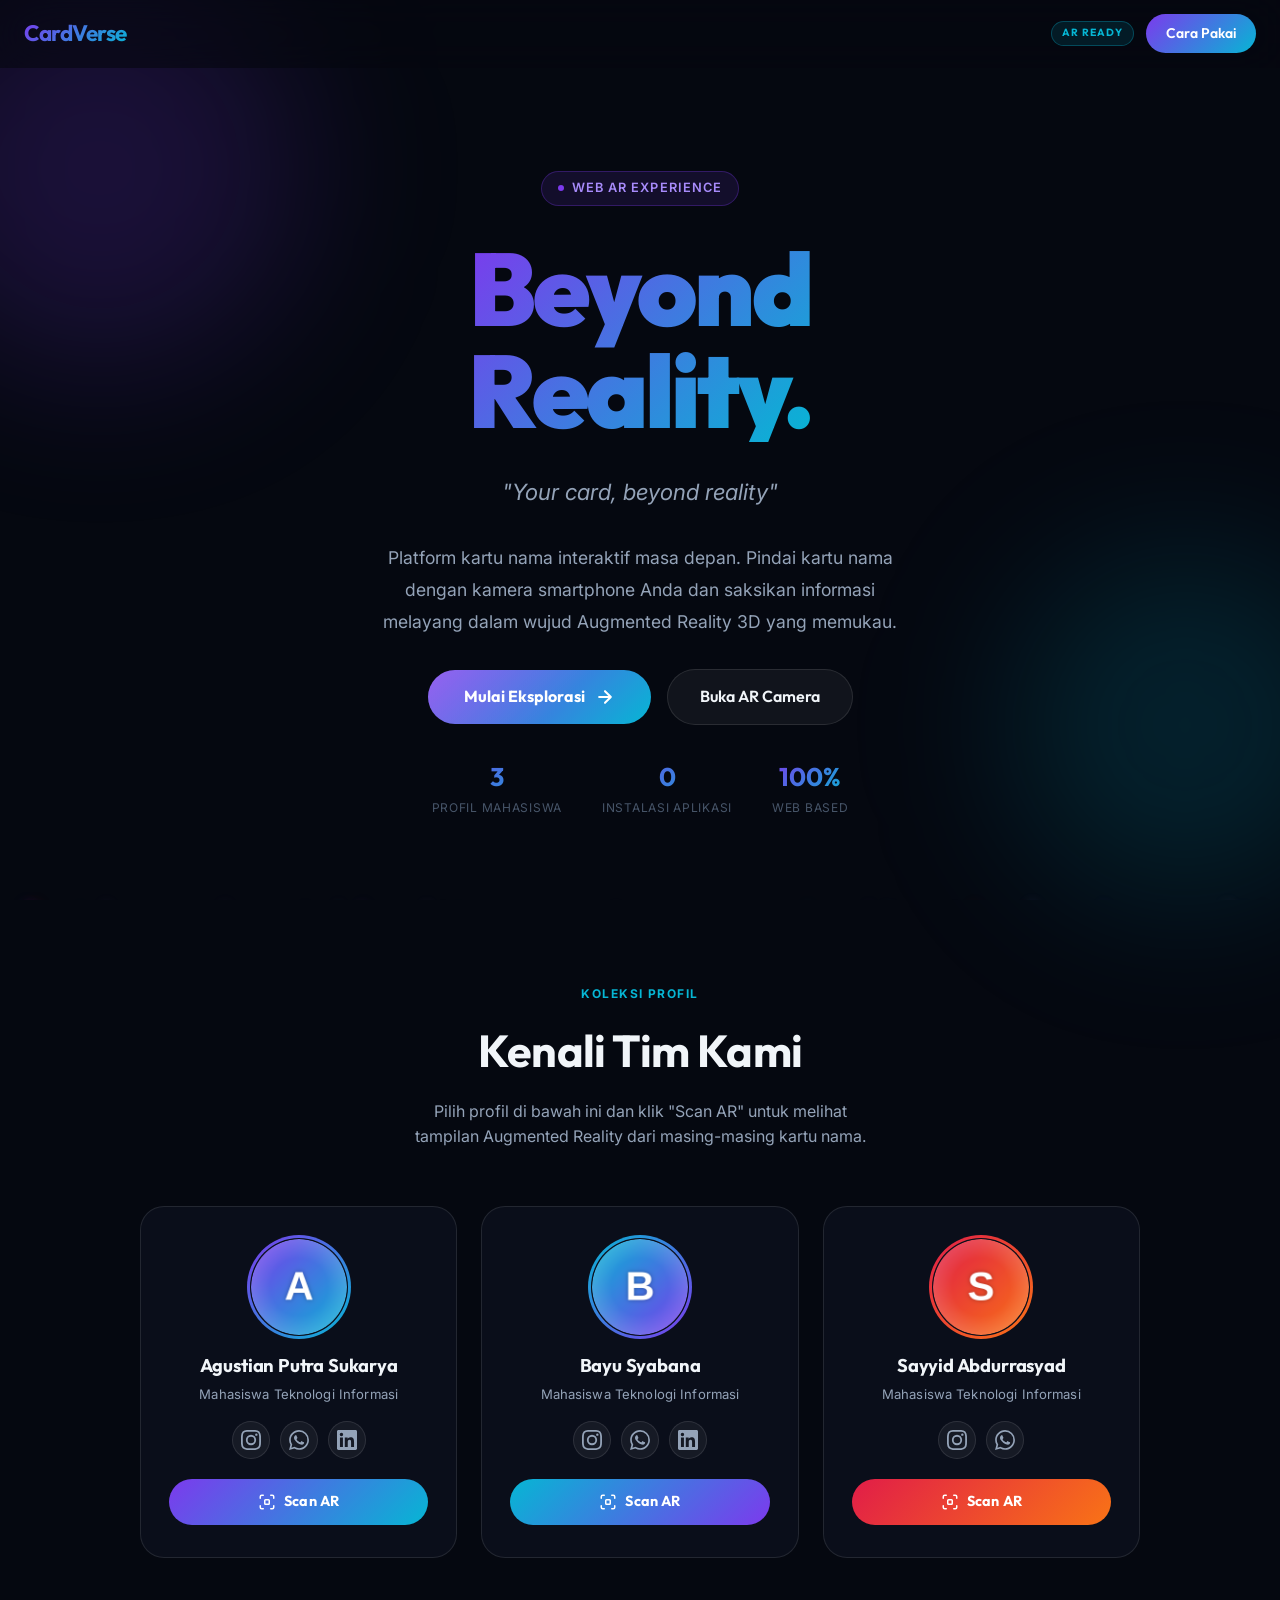
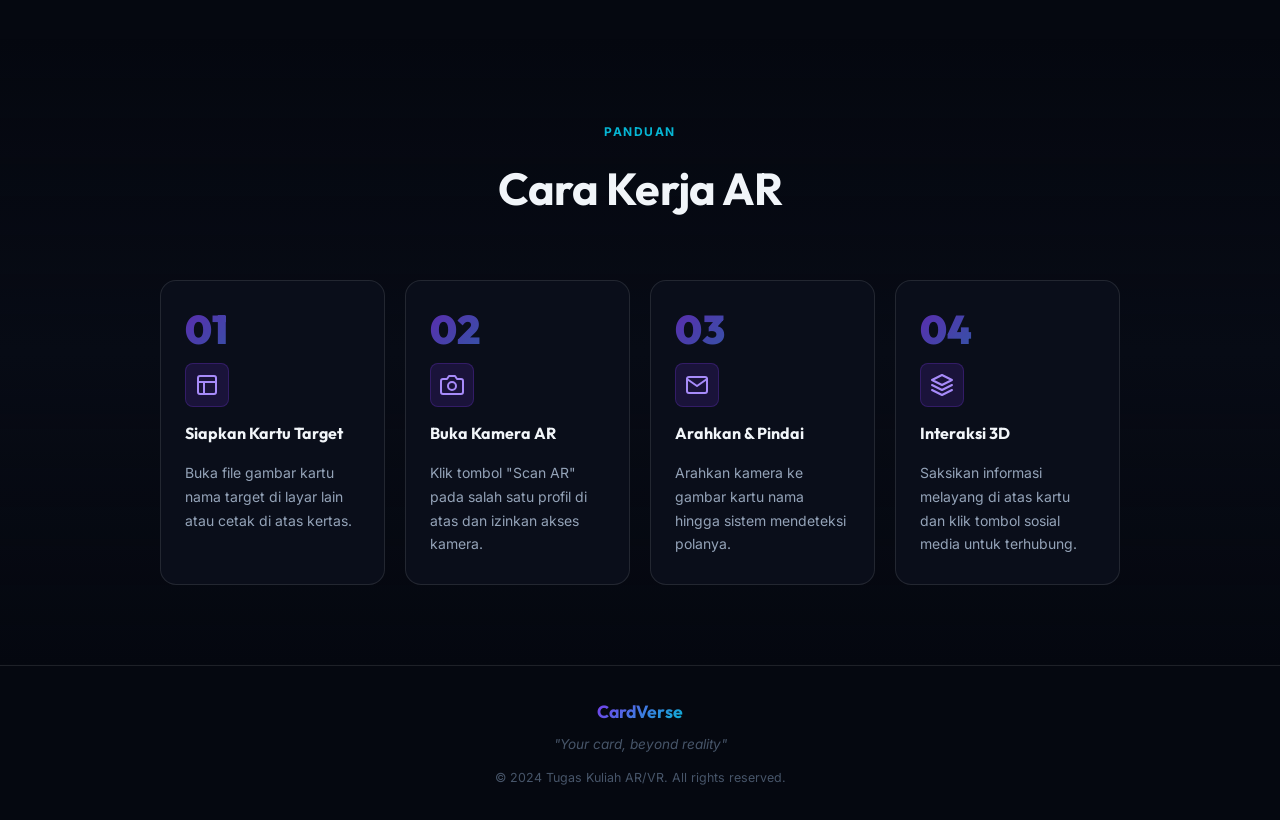
==== index.html @ f6b35aaf "Initial commit: AR Business Card Web App" ====
<!DOCTYPE html>
<html lang="id">
<head>
  <meta charset="UTF-8" />
  <meta name="viewport" content="width=device-width, initial-scale=1.0" />
  <title>CardVerse | Your card, beyond reality</title>
  
  <meta name="description" content="Web AR Interactive Business Card untuk mahasiswa Teknologi Informasi." />
  
  <link rel="stylesheet" href="css/style.css" />
  <script src="js/config.js" defer></script>
  <script src="js/landing.js" defer></script>
</head>
<body>

  <!-- Particles Background -->
  <div id="particles" aria-hidden="true"></div>

  <!-- Navbar -->
  <nav id="navbar">
    <div class="navbar-brand">CardVerse</div>
    <div class="navbar-actions">
      <span class="navbar-badge">AR Ready</span>
      <a href="#how-to" class="btn-nav">Cara Pakai</a>
    </div>
  </nav>

  <!-- Hero Section -->
  <header id="hero">
    <!-- Decorative Orbs -->
    <div class="hero-orb hero-orb-1" aria-hidden="true"></div>
    <div class="hero-orb hero-orb-2" aria-hidden="true"></div>

    <div class="hero-eyebrow">
      <span class="eyebrow-dot"></span>
      Web AR Experience
    </div>
    
    <h1 class="hero-title">Beyond<br/>Reality.</h1>
    <p class="hero-tagline">"Your card, beyond reality"</p>
    <p class="hero-desc">
      Platform kartu nama interaktif masa depan. Pindai kartu nama dengan kamera smartphone Anda dan saksikan informasi melayang dalam wujud Augmented Reality 3D yang memukau.
    </p>
    
    <div class="hero-actions">
      <a href="#gallery" class="btn-cta-primary">
        Mulai Eksplorasi
        <svg width="20" height="20" viewBox="0 0 24 24" fill="none" stroke="currentColor" stroke-width="2.5" stroke-linecap="round" stroke-linejoin="round">
          <path d="M5 12h14M12 5l7 7-7 7"/>
        </svg>
      </a>
      <a href="ar.html" class="btn-cta-secondary">Buka AR Camera</a>
    </div>

    <div class="hero-stats">
      <div class="hero-stat">
        <div class="hero-stat-value">3</div>
        <div class="hero-stat-label">Profil Mahasiswa</div>
      </div>
      <div class="hero-stat">
        <div class="hero-stat-value">0</div>
        <div class="hero-stat-label">Instalasi Aplikasi</div>
      </div>
      <div class="hero-stat">
        <div class="hero-stat-value">100%</div>
        <div class="hero-stat-label">Web Based</div>
      </div>
    </div>
  </header>

  <!-- Profile Gallery Section -->
  <main>
    <section id="gallery">
      <div class="section-header fade-in-up">
        <span class="section-tag">Koleksi Profil</span>
        <h2 class="section-title">Kenali Tim Kami</h2>
        <p class="section-subtitle">
          Pilih profil di bawah ini dan klik "Scan AR" untuk melihat tampilan Augmented Reality dari masing-masing kartu nama.
        </p>
      </div>

      <!-- Gallery Container (Populated by JS) -->
      <div id="profile-gallery"></div>
    </section>

    <!-- How To Use Section -->
    <section id="how-to">
      <div class="section-header fade-in-up">
        <span class="section-tag">Panduan</span>
        <h2 class="section-title">Cara Kerja AR</h2>
      </div>

      <div class="steps-grid">
        <div class="step-item">
          <div class="step-number">01</div>
          <div class="step-icon">
            <svg width="24" height="24" viewBox="0 0 24 24" fill="none" stroke="currentColor" stroke-width="2" stroke-linecap="round" stroke-linejoin="round"><rect x="3" y="3" width="18" height="18" rx="2" ry="2"/><line x1="3" y1="9" x2="21" y2="9"/><line x1="9" y1="21" x2="9" y2="9"/></svg>
          </div>
          <h3 class="step-title">Siapkan Kartu Target</h3>
          <p class="step-desc">Buka file gambar kartu nama target di layar lain atau cetak di atas kertas.</p>
        </div>

        <div class="step-item">
          <div class="step-number">02</div>
          <div class="step-icon">
            <svg width="24" height="24" viewBox="0 0 24 24" fill="none" stroke="currentColor" stroke-width="2" stroke-linecap="round" stroke-linejoin="round"><path d="M23 19a2 2 0 0 1-2 2H3a2 2 0 0 1-2-2V8a2 2 0 0 1 2-2h4l2-3h6l2 3h4a2 2 0 0 1 2 2z"/><circle cx="12" cy="13" r="4"/></svg>
          </div>
          <h3 class="step-title">Buka Kamera AR</h3>
          <p class="step-desc">Klik tombol "Scan AR" pada salah satu profil di atas dan izinkan akses kamera.</p>
        </div>

        <div class="step-item">
          <div class="step-number">03</div>
          <div class="step-icon">
            <svg width="24" height="24" viewBox="0 0 24 24" fill="none" stroke="currentColor" stroke-width="2" stroke-linecap="round" stroke-linejoin="round"><path d="M4 4h16c1.1 0 2 .9 2 2v12c0 1.1-.9 2-2 2H4c-1.1 0-2-.9-2-2V6c0-1.1.9-2 2-2z"/><polyline points="22,6 12,13 2,6"/></svg>
          </div>
          <h3 class="step-title">Arahkan & Pindai</h3>
          <p class="step-desc">Arahkan kamera ke gambar kartu nama hingga sistem mendeteksi polanya.</p>
        </div>

        <div class="step-item">
          <div class="step-number">04</div>
          <div class="step-icon">
            <svg width="24" height="24" viewBox="0 0 24 24" fill="none" stroke="currentColor" stroke-width="2" stroke-linecap="round" stroke-linejoin="round"><polygon points="12 2 2 7 12 12 22 7 12 2"/><polyline points="2 17 12 22 22 17"/><polyline points="2 12 12 17 22 12"/></svg>
          </div>
          <h3 class="step-title">Interaksi 3D</h3>
          <p class="step-desc">Saksikan informasi melayang di atas kartu dan klik tombol sosial media untuk terhubung.</p>
        </div>
      </div>
    </section>
  </main>

  <footer id="footer">
    <div class="footer-brand">CardVerse</div>
    <div class="footer-tagline">"Your card, beyond reality"</div>
    <div class="footer-copy">&copy; 2024 Tugas Kuliah AR/VR. All rights reserved.</div>
  </footer>

</body>
</html>
---- css/style.css ----
/* ================================================================
   CardVerse — Global Styles + Landing Page
   Design System: Dark glassmorphism, Outfit + Inter, brand gradient
   ================================================================ */

/* ── Google Fonts ── */
@import url('https://fonts.googleapis.com/css2?family=Outfit:wght@400;600;700;900&family=Inter:wght@400;500;600&display=swap');

/* ── Design Tokens ── */
:root {
  --bg: #050810;
  --surface: #0A0E1A;
  --surface-2: #0F1527;
  --glass: rgba(255, 255, 255, 0.05);
  --glass-border: rgba(255, 255, 255, 0.10);
  --glass-hover: rgba(255, 255, 255, 0.08);

  --brand-violet: #7C3AED;
  --brand-cyan: #06B6D4;
  --brand-rose: #E11D48;
  --brand-orange: #F97316;

  --text-primary: #F1F5F9;
  --text-secondary: #94A3B8;
  --text-muted: #475569;

  --gradient-brand: linear-gradient(135deg, #7C3AED 0%, #06B6D4 100%);
  --gradient-brand-diagonal: linear-gradient(45deg, #7C3AED, #06B6D4, #7C3AED);

  --radius-sm: 8px;
  --radius-md: 16px;
  --radius-lg: 24px;
  --radius-xl: 32px;
  --radius-full: 9999px;

  --transition-fast: 150ms cubic-bezier(0.4, 0, 0.2, 1);
  --transition-normal: 300ms cubic-bezier(0.4, 0, 0.2, 1);
  --transition-slow: 500ms cubic-bezier(0.4, 0, 0.2, 1);

  --shadow-sm: 0 2px 8px rgba(0, 0, 0, 0.4);
  --shadow-md: 0 8px 32px rgba(0, 0, 0, 0.5);
  --shadow-lg: 0 16px 64px rgba(0, 0, 0, 0.6);
  --shadow-glow-violet: 0 0 32px rgba(124, 58, 237, 0.4);
  --shadow-glow-cyan: 0 0 32px rgba(6, 182, 212, 0.4);
}

/* ── Reset & Base ── */
*, *::before, *::after {
  box-sizing: border-box;
  margin: 0;
  padding: 0;
}

html {
  scroll-behavior: smooth;
  -webkit-text-size-adjust: 100%;
}

body {
  font-family: 'Inter', system-ui, sans-serif;
  background-color: var(--bg);
  color: var(--text-primary);
  line-height: 1.6;
  overflow-x: hidden;
  min-height: 100vh;
}

img { max-width: 100%; height: auto; display: block; }
a { color: inherit; text-decoration: none; }
button { cursor: pointer; border: none; background: none; font: inherit; }

/* ── Typography Utilities ── */
.font-outfit { font-family: 'Outfit', sans-serif; }
.gradient-text {
  background: var(--gradient-brand);
  -webkit-background-clip: text;
  -webkit-text-fill-color: transparent;
  background-clip: text;
}

/* ── Glassmorphism Utility ── */
.glass {
  background: var(--glass);
  backdrop-filter: blur(20px);
  -webkit-backdrop-filter: blur(20px);
  border: 1px solid var(--glass-border);
}

/* ── Scrollbar ── */
::-webkit-scrollbar { width: 6px; }
::-webkit-scrollbar-track { background: var(--bg); }
::-webkit-scrollbar-thumb { background: var(--glass-border); border-radius: 3px; }

/* ================================================================
   PARTICLES BACKGROUND
   ================================================================ */
#particles {
  position: fixed;
  inset: 0;
  pointer-events: none;
  z-index: 0;
  overflow: hidden;
}

.particle {
  position: absolute;
  border-radius: 50%;
  bottom: -10px;
  animation: particleRise linear infinite;
}

@keyframes particleRise {
  0%   { transform: translateY(0) scale(1);   opacity: 0; }
  10%  { opacity: 1; }
  90%  { opacity: 0.6; }
  100% { transform: translateY(-110vh) scale(0.5); opacity: 0; }
}

/* ================================================================
   NAVBAR
   ================================================================ */
#navbar {
  position: sticky;
  top: 0;
  z-index: 100;
  padding: 0 24px;
  height: 68px;
  display: flex;
  align-items: center;
  justify-content: space-between;
  background: rgba(5, 8, 16, 0.6);
  backdrop-filter: blur(24px);
  -webkit-backdrop-filter: blur(24px);
  border-bottom: 1px solid transparent;
  transition: border-color var(--transition-normal), box-shadow var(--transition-normal);
}

#navbar.scrolled {
  border-bottom-color: var(--glass-border);
  box-shadow: 0 4px 24px rgba(0, 0, 0, 0.4);
}

.navbar-brand {
  font-family: 'Outfit', sans-serif;
  font-weight: 700;
  font-size: 1.4rem;
  letter-spacing: -0.02em;
  background: var(--gradient-brand);
  -webkit-background-clip: text;
  -webkit-text-fill-color: transparent;
  background-clip: text;
}

.navbar-badge {
  font-family: 'Outfit', sans-serif;
  font-size: 0.65rem;
  font-weight: 700;
  letter-spacing: 0.1em;
  text-transform: uppercase;
  color: var(--brand-cyan);
  background: rgba(6, 182, 212, 0.12);
  border: 1px solid rgba(6, 182, 212, 0.3);
  padding: 3px 10px;
  border-radius: var(--radius-full);
}

.navbar-actions {
  display: flex;
  align-items: center;
  gap: 12px;
}

.btn-nav {
  font-family: 'Outfit', sans-serif;
  font-weight: 600;
  font-size: 0.875rem;
  padding: 8px 20px;
  border-radius: var(--radius-full);
  background: var(--gradient-brand);
  color: #fff;
  transition: opacity var(--transition-fast), transform var(--transition-fast);
  white-space: nowrap;
}
.btn-nav:hover { opacity: 0.9; transform: translateY(-1px); }

/* ================================================================
   HERO SECTION
   ================================================================ */
#hero {
  position: relative;
  z-index: 1;
  min-height: calc(100vh - 68px);
  display: flex;
  flex-direction: column;
  align-items: center;
  justify-content: center;
  text-align: center;
  padding: 80px 24px 60px;
  gap: 32px;
}

.hero-eyebrow {
  display: inline-flex;
  align-items: center;
  gap: 8px;
  background: rgba(124, 58, 237, 0.12);
  border: 1px solid rgba(124, 58, 237, 0.3);
  border-radius: var(--radius-full);
  padding: 6px 16px;
  font-size: 0.8rem;
  font-weight: 600;
  letter-spacing: 0.08em;
  text-transform: uppercase;
  color: #A78BFA;
  animation: fadeInDown 0.7s ease both;
}

.eyebrow-dot {
  width: 6px;
  height: 6px;
  border-radius: 50%;
  background: var(--brand-violet);
  animation: pulse-dot 2s ease infinite;
}

@keyframes pulse-dot {
  0%, 100% { opacity: 1; transform: scale(1); }
  50% { opacity: 0.5; transform: scale(0.8); }
}

.hero-title {
  font-family: 'Outfit', sans-serif;
  font-size: clamp(3rem, 8vw, 7rem);
  font-weight: 900;
  letter-spacing: -0.03em;
  line-height: 1;
  background: var(--gradient-brand);
  -webkit-background-clip: text;
  -webkit-text-fill-color: transparent;
  background-clip: text;
  animation: fadeInUp 0.8s 0.1s ease both;
}

.hero-tagline {
  font-size: clamp(1rem, 2.5vw, 1.4rem);
  color: var(--text-secondary);
  font-style: italic;
  animation: fadeInUp 0.8s 0.2s ease both;
  max-width: 480px;
}

.hero-desc {
  font-size: clamp(0.95rem, 1.5vw, 1.1rem);
  color: var(--text-secondary);
  max-width: 540px;
  line-height: 1.8;
  animation: fadeInUp 0.8s 0.3s ease both;
}

.hero-actions {
  display: flex;
  align-items: center;
  gap: 16px;
  flex-wrap: wrap;
  justify-content: center;
  animation: fadeInUp 0.8s 0.4s ease both;
}

/* CTA Glow Pulse Button */
.btn-cta-primary {
  position: relative;
  font-family: 'Outfit', sans-serif;
  font-weight: 700;
  font-size: 1rem;
  padding: 14px 36px;
  border-radius: var(--radius-full);
  background: var(--gradient-brand);
  color: #fff;
  display: inline-flex;
  align-items: center;
  gap: 10px;
  overflow: hidden;
  transition: transform var(--transition-normal), box-shadow var(--transition-normal);
  animation: glowPulse 2.5s ease infinite;
}
.btn-cta-primary::before {
  content: '';
  position: absolute;
  inset: 0;
  background: linear-gradient(135deg, rgba(255,255,255,0.2) 0%, transparent 60%);
  pointer-events: none;
}
.btn-cta-primary:hover {
  transform: translateY(-3px) scale(1.03);
  box-shadow: 0 16px 48px rgba(124, 58, 237, 0.5), 0 0 0 4px rgba(124, 58, 237, 0.15);
}

@keyframes glowPulse {
  0%, 100% { box-shadow: 0 0 20px rgba(124,58,237,0.4), 0 0 40px rgba(6,182,212,0.2); }
  50%       { box-shadow: 0 0 30px rgba(124,58,237,0.7), 0 0 60px rgba(6,182,212,0.4); }
}

.btn-cta-secondary {
  font-family: 'Outfit', sans-serif;
  font-weight: 600;
  font-size: 1rem;
  padding: 14px 32px;
  border-radius: var(--radius-full);
  border: 1.5px solid var(--glass-border);
  color: var(--text-primary);
  background: var(--glass);
  backdrop-filter: blur(12px);
  transition: border-color var(--transition-normal), background var(--transition-normal), transform var(--transition-normal);
}
.btn-cta-secondary:hover {
  border-color: rgba(124, 58, 237, 0.5);
  background: rgba(124, 58, 237, 0.1);
  transform: translateY(-2px);
}

/* Hero decorative orbs */
.hero-orb {
  position: absolute;
  border-radius: 50%;
  filter: blur(80px);
  pointer-events: none;
  z-index: -1;
}
.hero-orb-1 {
  width: 400px; height: 400px;
  background: rgba(124, 58, 237, 0.18);
  top: -100px; left: -100px;
  animation: orbDrift 12s ease-in-out infinite alternate;
}
.hero-orb-2 {
  width: 350px; height: 350px;
  background: rgba(6, 182, 212, 0.15);
  bottom: 0; right: -80px;
  animation: orbDrift 10s ease-in-out infinite alternate-reverse;
}
@keyframes orbDrift {
  0%   { transform: translate(0, 0) scale(1); }
  100% { transform: translate(30px, 20px) scale(1.1); }
}

/* Hero stats bar */
.hero-stats {
  display: flex;
  gap: 40px;
  animation: fadeInUp 0.8s 0.5s ease both;
}
.hero-stat {
  text-align: center;
}
.hero-stat-value {
  font-family: 'Outfit', sans-serif;
  font-size: 1.6rem;
  font-weight: 700;
  background: var(--gradient-brand);
  -webkit-background-clip: text;
  -webkit-text-fill-color: transparent;
  background-clip: text;
}
.hero-stat-label {
  font-size: 0.75rem;
  color: var(--text-muted);
  text-transform: uppercase;
  letter-spacing: 0.06em;
}

/* ================================================================
   PROFILE GALLERY SECTION
   ================================================================ */
#gallery {
  position: relative;
  z-index: 1;
  padding: 80px 24px;
}

.section-header {
  text-align: center;
  margin-bottom: 56px;
}
.section-tag {
  display: inline-block;
  font-size: 0.75rem;
  font-weight: 700;
  letter-spacing: 0.12em;
  text-transform: uppercase;
  color: var(--brand-cyan);
  margin-bottom: 12px;
}
.section-title {
  font-family: 'Outfit', sans-serif;
  font-size: clamp(1.8rem, 4vw, 2.8rem);
  font-weight: 700;
  letter-spacing: -0.02em;
  color: var(--text-primary);
}
.section-subtitle {
  margin-top: 12px;
  font-size: 1rem;
  color: var(--text-secondary);
  max-width: 480px;
  margin-inline: auto;
}

#profile-gallery {
  display: grid;
  grid-template-columns: repeat(auto-fit, minmax(280px, 1fr));
  gap: 24px;
  max-width: 1000px;
  margin: 0 auto;
}

/* ─── Profile Card ─── */
.profile-card {
  position: relative;
  background: var(--surface);
  border: 1px solid var(--glass-border);
  border-radius: var(--radius-lg);
  overflow: hidden;
  cursor: default;
  opacity: 0;
  transform: translateY(30px);
  transition: opacity 0.6s ease, transform 0.6s ease, box-shadow var(--transition-normal), border-color var(--transition-normal);
}
.profile-card.visible {
  opacity: 1;
  transform: translateY(0);
}
.profile-card:hover {
  transform: translateY(-8px);
  border-color: rgba(var(--accent-rgb, 124, 58, 237), 0.4);
  box-shadow: 0 24px 64px rgba(0, 0, 0, 0.5), 0 0 40px rgba(124, 58, 237, 0.15);
}

.card-glow {
  position: absolute;
  top: -60%;
  left: -20%;
  width: 140%;
  height: 120%;
  background: radial-gradient(ellipse at center, rgba(var(--accent, 124, 58, 237), 0.08) 0%, transparent 70%);
  pointer-events: none;
  transition: opacity var(--transition-normal);
  opacity: 0;
}
.profile-card:hover .card-glow { opacity: 1; }

/* Top accent stripe */
.profile-card::before {
  content: '';
  position: absolute;
  top: 0; left: 0; right: 0;
  height: 3px;
  background: linear-gradient(90deg, var(--accent, #7C3AED), var(--accent2, #06B6D4));
  opacity: 0;
  transition: opacity var(--transition-normal);
}
.profile-card:hover::before { opacity: 1; }

.card-inner {
  padding: 32px 28px;
  display: flex;
  flex-direction: column;
  align-items: center;
  gap: 16px;
  text-align: center;
}

/* Avatar */
.avatar-wrapper {
  position: relative;
  width: 96px;
  height: 96px;
}

.avatar-ring {
  position: absolute;
  inset: -4px;
  border-radius: 50%;
  background: linear-gradient(135deg, var(--accent, #7C3AED), var(--accent2, #06B6D4));
  animation: ringRotate 4s linear infinite;
  z-index: 0;
}
.avatar-ring::after {
  content: '';
  position: absolute;
  inset: 3px;
  border-radius: 50%;
  background: var(--surface);
}

@keyframes ringRotate {
  from { transform: rotate(0deg); }
  to   { transform: rotate(360deg); }
}

.avatar-img {
  position: absolute;
  inset: 0;
  width: 100%;
  height: 100%;
  border-radius: 50%;
  object-fit: cover;
  z-index: 1;
}

/* Card text */
.card-name {
  font-family: 'Outfit', sans-serif;
  font-size: 1.15rem;
  font-weight: 700;
  color: var(--text-primary);
  letter-spacing: -0.01em;
}
.card-title {
  font-size: 0.82rem;
  color: var(--text-secondary);
  letter-spacing: 0.01em;
}
.card-info { display: flex; flex-direction: column; gap: 4px; }

/* Socials row */
.card-socials {
  display: flex;
  gap: 10px;
  justify-content: center;
}

.social-icon-btn {
  width: 38px;
  height: 38px;
  border-radius: var(--radius-full);
  border: 1px solid var(--glass-border);
  background: var(--glass);
  color: var(--text-secondary);
  display: flex;
  align-items: center;
  justify-content: center;
  transition: color var(--transition-fast), border-color var(--transition-fast), background var(--transition-fast), transform var(--transition-fast);
}
.social-icon-btn:hover {
  color: var(--text-primary);
  border-color: var(--accent, #7C3AED);
  background: rgba(124, 58, 237, 0.15);
  transform: translateY(-2px) scale(1.1);
}

/* Scan AR Button */
.btn-scan-ar {
  width: 100%;
  display: flex;
  align-items: center;
  justify-content: center;
  gap: 8px;
  font-family: 'Outfit', sans-serif;
  font-weight: 700;
  font-size: 0.9rem;
  padding: 11px 0;
  border-radius: var(--radius-full);
  background: linear-gradient(135deg, var(--accent, #7C3AED), var(--accent2, #06B6D4));
  color: #fff;
  letter-spacing: 0.01em;
  transition: opacity var(--transition-fast), transform var(--transition-fast), box-shadow var(--transition-normal);
  margin-top: 4px;
}
.btn-scan-ar:hover {
  opacity: 0.92;
  transform: translateY(-2px);
  box-shadow: 0 8px 24px rgba(124, 58, 237, 0.4);
}

.btn-scan-icon {
  display: flex;
  align-items: center;
}

/* ================================================================
   HOW TO USE — STEPS SECTION
   ================================================================ */
#how-to {
  position: relative;
  z-index: 1;
  padding: 80px 24px;
  background: linear-gradient(180deg, transparent 0%, rgba(10, 14, 26, 0.5) 50%, transparent 100%);
}

.steps-grid {
  display: grid;
  grid-template-columns: repeat(auto-fit, minmax(220px, 1fr));
  gap: 20px;
  max-width: 960px;
  margin: 0 auto;
}

.step-item {
  position: relative;
  background: var(--surface);
  border: 1px solid var(--glass-border);
  border-radius: var(--radius-md);
  padding: 28px 24px;
  display: flex;
  flex-direction: column;
  gap: 14px;
  opacity: 0;
  transform: translateY(24px);
  transition: opacity 0.6s ease, transform 0.6s ease, border-color var(--transition-normal);
}
.step-item.visible {
  opacity: 1;
  transform: translateY(0);
}
.step-item:hover {
  border-color: rgba(124, 58, 237, 0.3);
}

.step-number {
  font-family: 'Outfit', sans-serif;
  font-size: 2.5rem;
  font-weight: 900;
  line-height: 1;
  background: var(--gradient-brand);
  -webkit-background-clip: text;
  -webkit-text-fill-color: transparent;
  background-clip: text;
  opacity: 0.7;
}

.step-icon {
  width: 44px;
  height: 44px;
  border-radius: var(--radius-sm);
  background: rgba(124, 58, 237, 0.15);
  border: 1px solid rgba(124, 58, 237, 0.25);
  display: flex;
  align-items: center;
  justify-content: center;
  color: #A78BFA;
}

.step-title {
  font-family: 'Outfit', sans-serif;
  font-size: 1rem;
  font-weight: 700;
  color: var(--text-primary);
}
.step-desc {
  font-size: 0.875rem;
  color: var(--text-secondary);
  line-height: 1.7;
}

/* ================================================================
   FOOTER
   ================================================================ */
#footer {
  position: relative;
  z-index: 1;
  border-top: 1px solid var(--glass-border);
  padding: 32px 24px;
  display: flex;
  flex-direction: column;
  align-items: center;
  gap: 8px;
  text-align: center;
}

.footer-brand {
  font-family: 'Outfit', sans-serif;
  font-weight: 700;
  font-size: 1.1rem;
  background: var(--gradient-brand);
  -webkit-background-clip: text;
  -webkit-text-fill-color: transparent;
  background-clip: text;
}
.footer-tagline {
  font-size: 0.85rem;
  color: var(--text-muted);
  font-style: italic;
}
.footer-copy {
  font-size: 0.78rem;
  color: var(--text-muted);
  margin-top: 4px;
}

/* ================================================================
   FADE-IN ANIMATIONS
   ================================================================ */
@keyframes fadeInUp {
  from { opacity: 0; transform: translateY(24px); }
  to   { opacity: 1; transform: translateY(0); }
}

@keyframes fadeInDown {
  from { opacity: 0; transform: translateY(-16px); }
  to   { opacity: 1; transform: translateY(0); }
}

.fade-in-up {
  opacity: 0;
  transform: translateY(24px);
  transition: opacity 0.6s ease, transform 0.6s ease;
}
.fade-in-up.visible {
  opacity: 1;
  transform: translateY(0);
}

/* ================================================================
   RESPONSIVE
   ================================================================ */
@media (max-width: 768px) {
  #navbar { padding: 0 16px; }
  .navbar-badge { display: none; }
  
  #hero { padding: 60px 20px 48px; gap: 24px; }

  .hero-stats { gap: 24px; }
  .hero-stat-value { font-size: 1.3rem; }

  #profile-gallery { grid-template-columns: 1fr; max-width: 340px; }
  
  .steps-grid { grid-template-columns: 1fr 1fr; }
  
  .hero-orb-1 { width: 240px; height: 240px; }
  .hero-orb-2 { width: 200px; height: 200px; }
}

@media (max-width: 480px) {
  .steps-grid { grid-template-columns: 1fr; }
  .hero-actions { flex-direction: column; width: 100%; }
  .btn-cta-primary, .btn-cta-secondary { width: 100%; justify-content: center; }
}

@media (min-width: 1024px) {
  #profile-gallery { grid-template-columns: repeat(3, 1fr); }
}
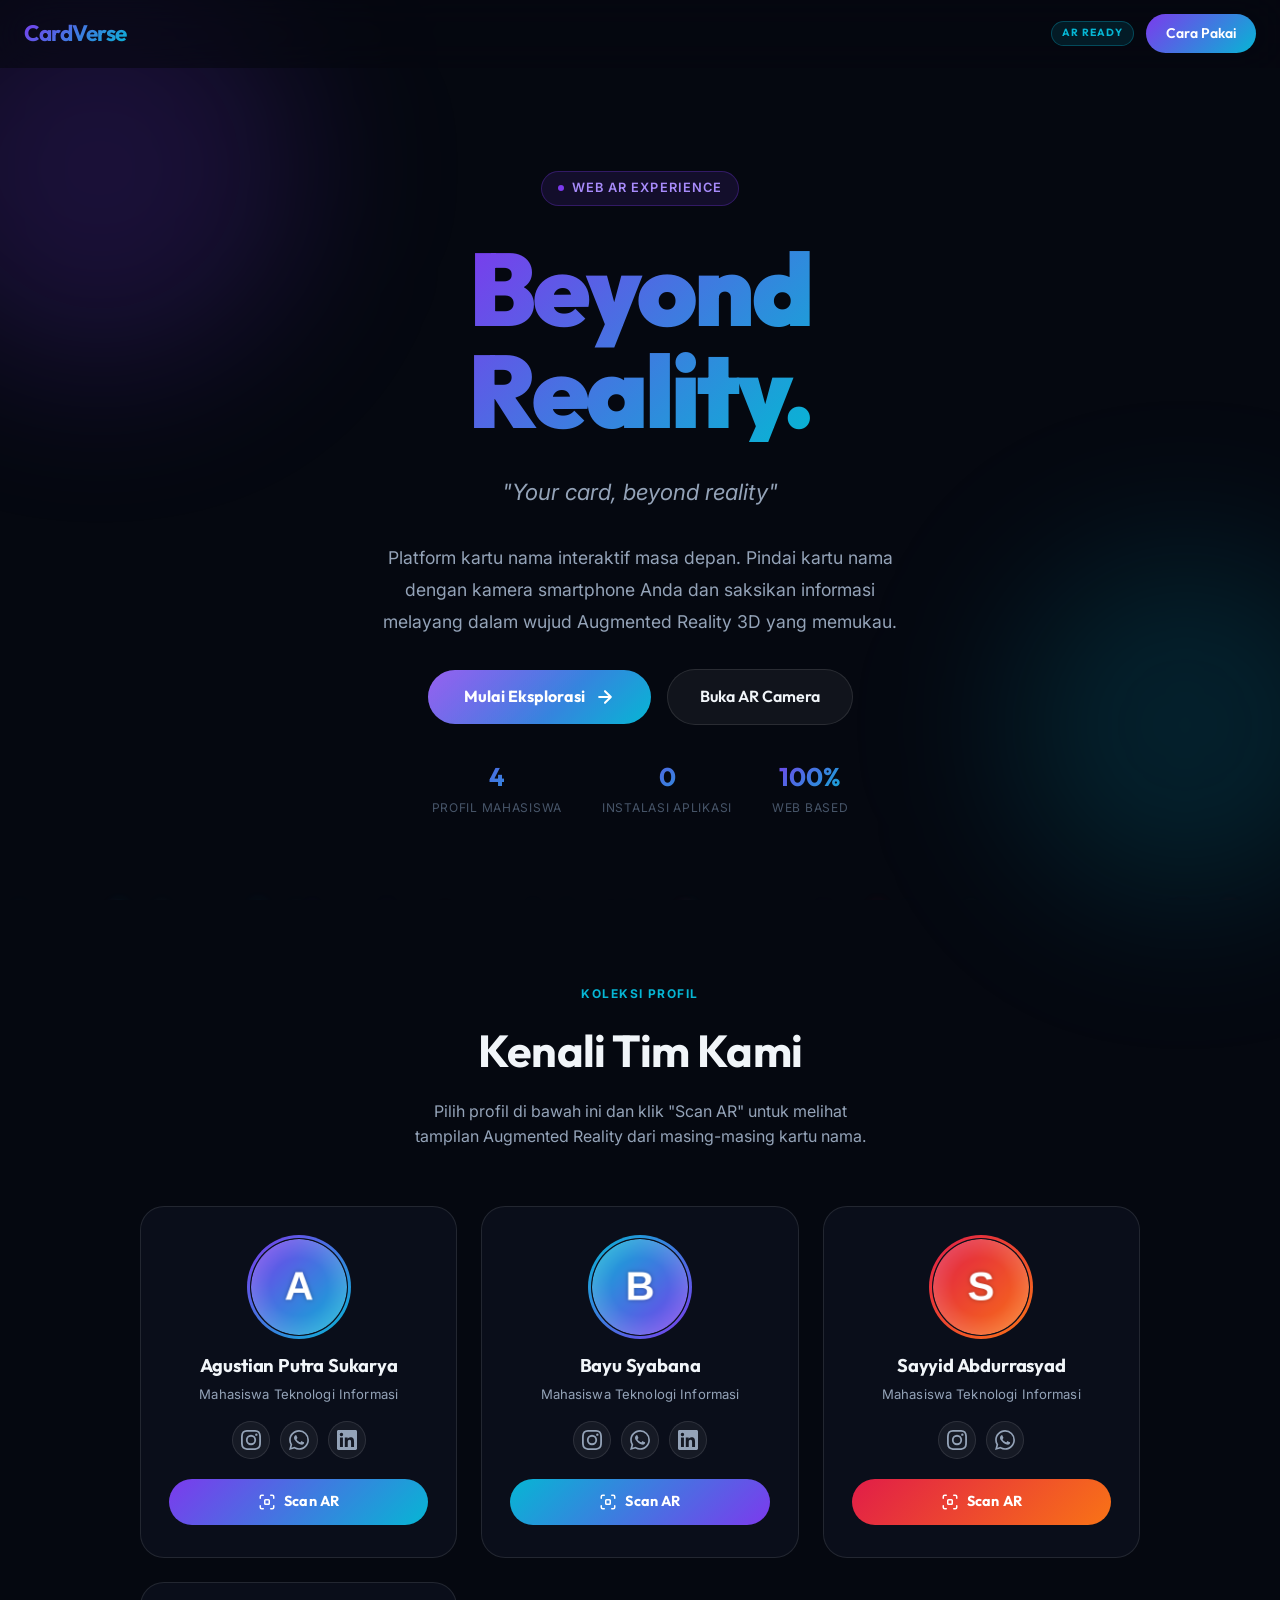
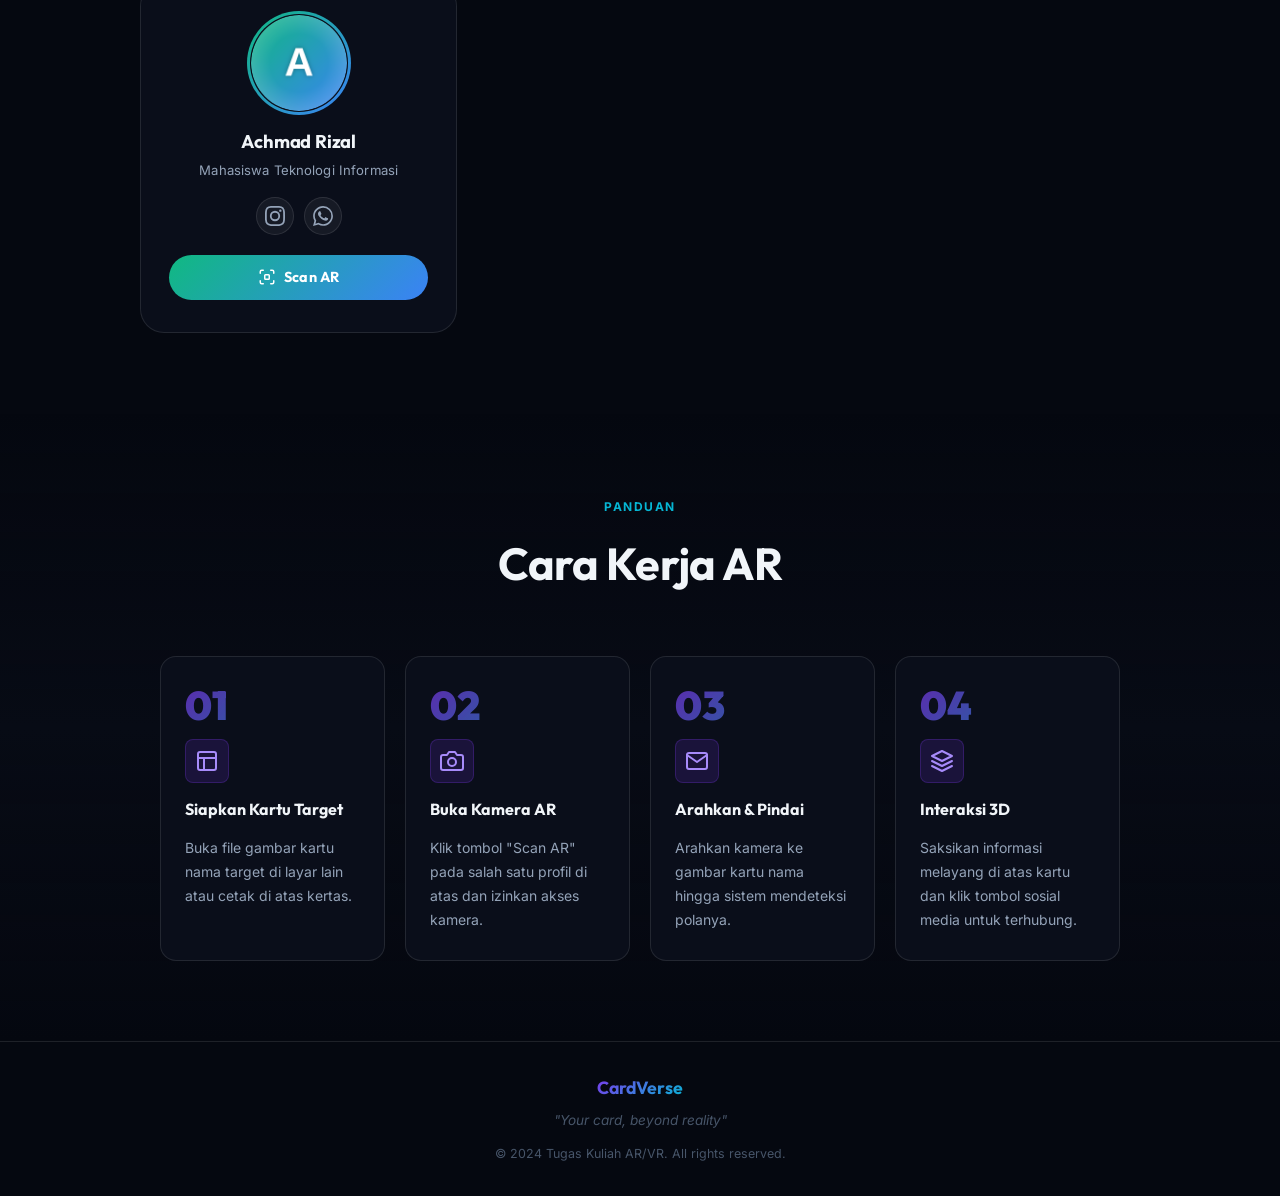
==== commit 29ebe51c: "Add Achmad Rizal and update AR config for 4 users" ====
--- a/index.html
+++ b/index.html
@@ -54,7 +54,7 @@
 
     <div class="hero-stats">
       <div class="hero-stat">
-        <div class="hero-stat-value">3</div>
+        <div class="hero-stat-value">4</div>
         <div class="hero-stat-label">Profil Mahasiswa</div>
       </div>
       <div class="hero-stat">
